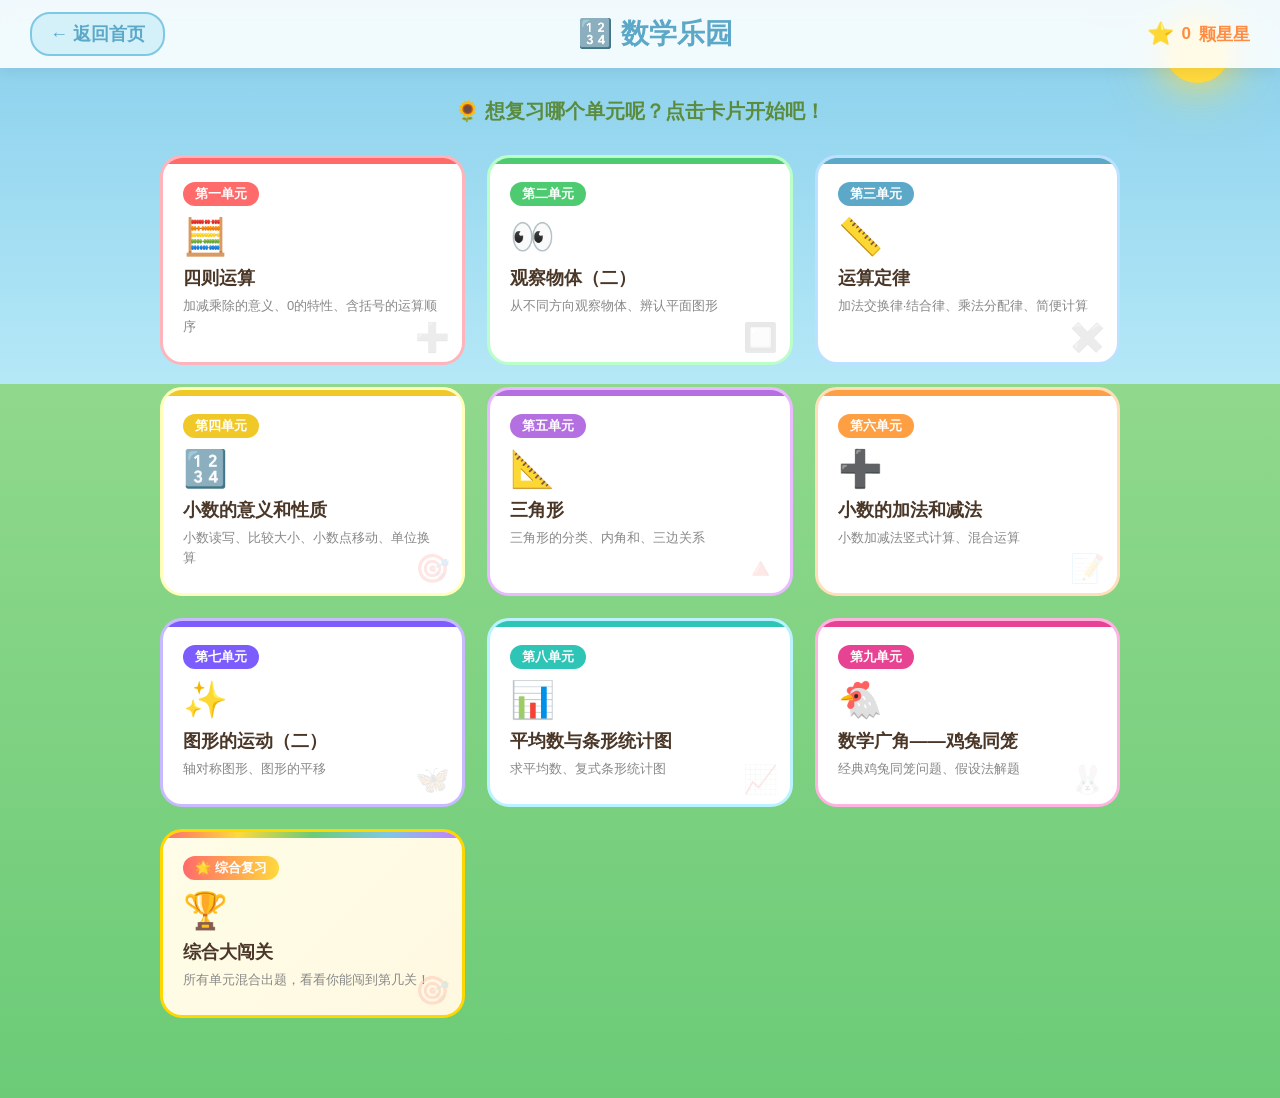
==== math/index.html @ 805973fe "refactor: 按学科建目录重构 - math/ 子目录，提升拓展性" ====
<!DOCTYPE html>
<html lang="zh-CN">
<head>
<meta charset="UTF-8">
<meta name="viewport" content="width=device-width, initial-scale=1.0">
<title>🔢 数学乐园 - 小郭的学习乐园</title>
<link rel="stylesheet" href="../css/common.css">
<link rel="stylesheet" href="css/math.css">
</head>
<body>

<!-- 天空装饰 -->
<div class="sun"></div>
<div class="cloud cloud-1"></div>
<div class="cloud cloud-2"></div>

<!-- 顶部导航 -->
<div class="top-bar">
  <a class="back-btn" href="../index.html">← 返回首页</a>
  <div class="page-title">🔢 数学乐园</div>
  <div class="star-bar">
    <span class="star-icon">⭐</span>
    <span id="starCount">0</span> 颗星星
  </div>
</div>

<!-- 主内容 -->
<div class="main-content">
  <div class="welcome-text">🌻 想复习哪个单元呢？点击卡片开始吧！</div>

  <div class="unit-grid">

    <!-- 第一单元 -->
    <div class="unit-card" data-unit="1" onclick="selectUnit(1, event)">
      <span class="unit-number">第一单元</span>
      <span class="unit-icon">🧮</span>
      <div class="unit-name">四则运算</div>
      <div class="unit-desc">加减乘除的意义、0的特性、含括号的运算顺序</div>
      <span class="corner-deco">➕</span>
    </div>

    <!-- 第二单元 -->
    <div class="unit-card" data-unit="2" onclick="selectUnit(2, event)">
      <span class="unit-number">第二单元</span>
      <span class="unit-icon">👀</span>
      <div class="unit-name">观察物体（二）</div>
      <div class="unit-desc">从不同方向观察物体、辨认平面图形</div>
      <span class="corner-deco">🔲</span>
    </div>

    <!-- 第三单元 -->
    <div class="unit-card" data-unit="3" onclick="selectUnit(3, event)">
      <span class="unit-number">第三单元</span>
      <span class="unit-icon">📏</span>
      <div class="unit-name">运算定律</div>
      <div class="unit-desc">加法交换律·结合律、乘法分配律、简便计算</div>
      <span class="corner-deco">✖️</span>
    </div>

    <!-- 第四单元 -->
    <div class="unit-card" data-unit="4" onclick="selectUnit(4, event)">
      <span class="unit-number">第四单元</span>
      <span class="unit-icon">🔢</span>
      <div class="unit-name">小数的意义和性质</div>
      <div class="unit-desc">小数读写、比较大小、小数点移动、单位换算</div>
      <span class="corner-deco">🎯</span>
    </div>

    <!-- 第五单元 -->
    <div class="unit-card" data-unit="5" onclick="selectUnit(5, event)">
      <span class="unit-number">第五单元</span>
      <span class="unit-icon">📐</span>
      <div class="unit-name">三角形</div>
      <div class="unit-desc">三角形的分类、内角和、三边关系</div>
      <span class="corner-deco">🔺</span>
    </div>

    <!-- 第六单元 -->
    <div class="unit-card" data-unit="6" onclick="selectUnit(6, event)">
      <span class="unit-number">第六单元</span>
      <span class="unit-icon">➕</span>
      <div class="unit-name">小数的加法和减法</div>
      <div class="unit-desc">小数加减法竖式计算、混合运算</div>
      <span class="corner-deco">📝</span>
    </div>

    <!-- 第七单元 -->
    <div class="unit-card" data-unit="7" onclick="selectUnit(7, event)">
      <span class="unit-number">第七单元</span>
      <span class="unit-icon">✨</span>
      <div class="unit-name">图形的运动（二）</div>
      <div class="unit-desc">轴对称图形、图形的平移</div>
      <span class="corner-deco">🦋</span>
    </div>

    <!-- 第八单元 -->
    <div class="unit-card" data-unit="8" onclick="selectUnit(8, event)">
      <span class="unit-number">第八单元</span>
      <span class="unit-icon">📊</span>
      <div class="unit-name">平均数与条形统计图</div>
      <div class="unit-desc">求平均数、复式条形统计图</div>
      <span class="corner-deco">📈</span>
    </div>

    <!-- 第九单元 -->
    <div class="unit-card" data-unit="9" onclick="selectUnit(9, event)">
      <span class="unit-number">第九单元</span>
      <span class="unit-icon">🐔</span>
      <div class="unit-name">数学广角——鸡兔同笼</div>
      <div class="unit-desc">经典鸡兔同笼问题、假设法解题</div>
      <span class="corner-deco">🐰</span>
    </div>

    <!-- 综合复习 -->
    <div class="unit-card" data-unit="review" onclick="selectUnit('review', event)">
      <span class="unit-number">🌟 综合复习</span>
      <span class="unit-icon">🏆</span>
      <div class="unit-name">综合大闯关</div>
      <div class="unit-desc">所有单元混合出题，看看你能闯到第几关！</div>
      <span class="corner-deco">🎯</span>
    </div>

  </div>
</div>

<!-- Toast -->
<div class="toast" id="toast">
  <span class="toast-emoji" id="toastEmoji"></span>
  <span id="toastText"></span>
</div>

<script src="../js/common.js"></script>
<script src="js/math.js"></script>
</body>
</html>
---- css/common.css ----
/* ========== 基础重置 & 佩奇风配色变量 ========== */
* { margin: 0; padding: 0; box-sizing: border-box; }

:root {
  --pink: #F4A7C1;
  --pink-light: #FDDDE6;
  --pink-dark: #E8769A;
  --blue: #7EC8E3;
  --blue-light: #D4F1F9;
  --blue-dark: #5BA8C8;
  --yellow: #FFD93D;
  --yellow-light: #FFF3B0;
  --green: #6BCB77;
  --green-light: #C8F7D0;
  --orange: #FF8C42;
  --red: #FF6B6B;
  --purple: #C77DFF;
  --teal: #2EC4B6;
  --white: #FFFFFF;
  --text: #4A3728;
  --shadow: 0 8px 30px rgba(0,0,0,0.12);
}

body {
  font-family: 'Comic Sans MS', 'Segoe UI', 'Microsoft YaHei', sans-serif;
  background: linear-gradient(180deg, #87CEEB 0%, #B5E8F7 35%, #90D88C 35%, #6BCB77 100%);
  min-height: 100vh;
  color: var(--text);
}

/* ========== 天空装饰 - 云朵 ========== */
.cloud {
  position: fixed;
  background: white;
  border-radius: 50%;
  opacity: 0.9;
  z-index: 0;
}
.cloud::before, .cloud::after {
  content: '';
  position: absolute;
  background: white;
  border-radius: 50%;
}
.cloud-1 { width: 120px; height: 50px; top: 30px; left: -150px; animation: floatCloud 25s linear infinite; }
.cloud-1::before { width: 60px; height: 60px; top: -30px; left: 20px; }
.cloud-1::after { width: 80px; height: 55px; top: -25px; left: 50px; }
.cloud-2 { width: 100px; height: 40px; top: 80px; left: -120px; animation: floatCloud 30s linear infinite 8s; }
.cloud-2::before { width: 50px; height: 50px; top: -25px; left: 15px; }
.cloud-2::after { width: 65px; height: 45px; top: -20px; left: 40px; }
.cloud-3 { width: 140px; height: 55px; top: 50px; left: -170px; animation: floatCloud 35s linear infinite 15s; }
.cloud-3::before { width: 70px; height: 65px; top: -35px; left: 25px; }
.cloud-3::after { width: 90px; height: 60px; top: -28px; left: 60px; }

@keyframes floatCloud {
  from { transform: translateX(0); }
  to { transform: translateX(calc(100vw + 300px)); }
}

/* ========== 太阳 ========== */
.sun {
  position: fixed;
  top: 20px;
  right: 60px;
  width: 80px;
  height: 80px;
  background: var(--yellow);
  border-radius: 50%;
  box-shadow: 0 0 40px var(--yellow), 0 0 80px rgba(255,217,61,0.3);
  z-index: 0;
  animation: sunPulse 3s ease-in-out infinite;
}
.sun-ray {
  position: absolute;
  top: 50%;
  left: 50%;
  width: 100px;
  height: 4px;
  background: var(--yellow);
  border-radius: 2px;
  transform-origin: center;
  opacity: 0.6;
}
@keyframes sunPulse {
  0%, 100% { transform: scale(1); }
  50% { transform: scale(1.05); }
}

/* ========== 草地上的小花 ========== */
.flowers {
  position: fixed;
  bottom: 0;
  left: 0;
  width: 100%;
  height: 65vh;
  z-index: 0;
  pointer-events: none;
}
.flower {
  position: absolute;
  bottom: 0;
  font-size: 28px;
  animation: sway 3s ease-in-out infinite;
}
@keyframes sway {
  0%, 100% { transform: rotate(-5deg); }
  50% { transform: rotate(5deg); }
}

/* ========== 星星积分栏 ========== */
.star-bar {
  position: fixed;
  top: 15px;
  left: 20px;
  display: flex;
  align-items: center;
  gap: 8px;
  background: rgba(255,255,255,0.85);
  padding: 8px 18px;
  border-radius: 25px;
  box-shadow: 0 3px 12px rgba(0,0,0,0.1);
  z-index: 2;
  font-size: 18px;
  font-weight: bold;
  color: var(--orange);
  backdrop-filter: blur(5px);
}
.star-icon {
  font-size: 24px;
  animation: starSpin 3s ease-in-out infinite;
}
@keyframes starSpin {
  0%, 100% { transform: rotate(0deg) scale(1); }
  25% { transform: rotate(15deg) scale(1.1); }
  75% { transform: rotate(-15deg) scale(1.1); }
}

/* ========== Toast 提示 ========== */
.toast {
  position: fixed;
  top: 50%;
  left: 50%;
  transform: translate(-50%, -50%) scale(0);
  background: white;
  padding: 30px 50px;
  border-radius: 24px;
  box-shadow: var(--shadow);
  z-index: 100;
  text-align: center;
  font-size: 24px;
  font-weight: bold;
  transition: transform 0.3s ease;
  border: 3px solid var(--pink);
}
.toast.show {
  transform: translate(-50%, -50%) scale(1);
  animation: toastBounce 0.5s ease;
}
@keyframes toastBounce {
  0% { transform: translate(-50%, -50%) scale(0); }
  50% { transform: translate(-50%, -50%) scale(1.1); }
  100% { transform: translate(-50%, -50%) scale(1); }
}
.toast-emoji {
  font-size: 48px;
  display: block;
  margin-bottom: 10px;
}

/* ========== 粒子效果 ========== */
.particle {
  position: fixed;
  pointer-events: none;
  z-index: 99;
  font-size: 24px;
  animation: particleFly 1s ease-out forwards;
}
@keyframes particleFly {
  0% { opacity: 1; transform: translateY(0) scale(1); }
  100% { opacity: 0; transform: translateY(-80px) scale(0.3); }
}

/* ========== 点击波纹 ========== */
.ripple {
  position: absolute;
  border-radius: 50%;
  background: rgba(255,255,255,0.5);
  transform: scale(0);
  animation: rippleAnim 0.6s ease-out;
  pointer-events: none;
}
@keyframes rippleAnim {
  to { transform: scale(4); opacity: 0; }
}
---- math/css/math.css ----
/* ========== 数学单元目录页专用样式 ========== */

/* 太阳缩小 */
.sun {
  top: 18px;
  right: 50px;
  width: 65px;
  height: 65px;
}

/* 顶部导航栏 */
.top-bar {
  position: sticky;
  top: 0;
  z-index: 10;
  display: flex;
  align-items: center;
  justify-content: space-between;
  padding: 12px 30px;
  background: rgba(255,255,255,0.88);
  backdrop-filter: blur(8px);
  box-shadow: 0 2px 15px rgba(0,0,0,0.08);
}
/* 导航栏内的星星栏覆盖公共定位，改为行内 */
.top-bar .star-bar {
  position: static;
  font-size: 17px;
  backdrop-filter: none;
  box-shadow: none;
  background: none;
  padding: 0;
}
.top-bar .star-bar .star-icon {
  font-size: 22px;
}

.back-btn {
  display: flex;
  align-items: center;
  gap: 8px;
  font-size: 18px;
  font-weight: bold;
  color: var(--blue-dark);
  cursor: pointer;
  padding: 8px 18px;
  border-radius: 20px;
  background: var(--blue-light);
  border: 2px solid var(--blue);
  transition: all 0.25s;
  text-decoration: none;
}
.back-btn:hover {
  background: var(--blue);
  color: white;
  transform: translateX(-4px);
}

.page-title {
  font-size: 28px;
  font-weight: bold;
  color: var(--blue-dark);
  text-shadow: 1px 1px 0 rgba(255,255,255,0.8);
}

/* 主内容区 */
.main-content {
  position: relative;
  z-index: 1;
  max-width: 1000px;
  margin: 0 auto;
  padding: 30px 20px 80px;
}

/* 提示语 */
.welcome-text {
  text-align: center;
  font-size: 20px;
  color: #5B8C3E;
  font-weight: bold;
  margin-bottom: 30px;
  animation: fadeInUp 0.6s ease-out;
}
@keyframes fadeInUp {
  from { opacity: 0; transform: translateY(20px); }
  to { opacity: 1; transform: translateY(0); }
}

/* 单元网格 */
.unit-grid {
  display: grid;
  grid-template-columns: repeat(3, 1fr);
  gap: 22px;
}

/* 单元卡片 */
.unit-card {
  position: relative;
  background: white;
  border-radius: 22px;
  padding: 24px 20px;
  cursor: pointer;
  transition: transform 0.3s ease, box-shadow 0.3s ease;
  border: 3px solid transparent;
  overflow: hidden;
  animation: cardIn 0.5s ease-out backwards;
}
.unit-card:nth-child(1)  { animation-delay: 0.05s; }
.unit-card:nth-child(2)  { animation-delay: 0.10s; }
.unit-card:nth-child(3)  { animation-delay: 0.15s; }
.unit-card:nth-child(4)  { animation-delay: 0.20s; }
.unit-card:nth-child(5)  { animation-delay: 0.25s; }
.unit-card:nth-child(6)  { animation-delay: 0.30s; }
.unit-card:nth-child(7)  { animation-delay: 0.35s; }
.unit-card:nth-child(8)  { animation-delay: 0.40s; }
.unit-card:nth-child(9)  { animation-delay: 0.45s; }
.unit-card:nth-child(10) { animation-delay: 0.50s; }

@keyframes cardIn {
  from { opacity: 0; transform: translateY(30px) scale(0.92); }
  to   { opacity: 1; transform: translateY(0) scale(1); }
}

.unit-card:hover {
  transform: translateY(-8px) scale(1.03);
  box-shadow: 0 10px 35px rgba(0,0,0,0.15);
}
.unit-card:active {
  transform: translateY(-2px) scale(0.98);
}

/* 卡片顶部色条 */
.unit-card::before {
  content: '';
  position: absolute;
  top: 0; left: 0; right: 0;
  height: 6px;
  border-radius: 22px 22px 0 0;
}

/* 每个单元不同颜色 */
.unit-card[data-unit="1"] { border-color: #FFB3BA; }
.unit-card[data-unit="1"]::before { background: #FF6B6B; }
.unit-card[data-unit="2"] { border-color: #BAFFC9; }
.unit-card[data-unit="2"]::before { background: #4ECB71; }
.unit-card[data-unit="3"] { border-color: #BAE1FF; }
.unit-card[data-unit="3"]::before { background: #5BA8C8; }
.unit-card[data-unit="4"] { border-color: #FFFFBA; }
.unit-card[data-unit="4"]::before { background: #F0C929; }
.unit-card[data-unit="5"] { border-color: #E8BAFF; }
.unit-card[data-unit="5"]::before { background: #B46FE0; }
.unit-card[data-unit="6"] { border-color: #FFDFBA; }
.unit-card[data-unit="6"]::before { background: #FF9F43; }
.unit-card[data-unit="7"] { border-color: #C9BAFF; }
.unit-card[data-unit="7"]::before { background: #7C5CFC; }
.unit-card[data-unit="8"] { border-color: #BAF2FF; }
.unit-card[data-unit="8"]::before { background: #2EC4B6; }
.unit-card[data-unit="9"] { border-color: #FFB3E0; }
.unit-card[data-unit="9"]::before { background: #E84393; }
.unit-card[data-unit="review"] { border-color: #FFD700; background: linear-gradient(135deg, #FFFDE7, #FFF8E1); }
.unit-card[data-unit="review"]::before { background: linear-gradient(90deg, #FF6B6B, #FFD93D, #6BCB77, #7EC8E3, #C77DFF); }

.unit-number {
  display: inline-block;
  font-size: 13px;
  font-weight: bold;
  color: white;
  padding: 3px 12px;
  border-radius: 12px;
  margin-bottom: 10px;
}
.unit-card[data-unit="1"]  .unit-number { background: #FF6B6B; }
.unit-card[data-unit="2"]  .unit-number { background: #4ECB71; }
.unit-card[data-unit="3"]  .unit-number { background: #5BA8C8; }
.unit-card[data-unit="4"]  .unit-number { background: #F0C929; }
.unit-card[data-unit="5"]  .unit-number { background: #B46FE0; }
.unit-card[data-unit="6"]  .unit-number { background: #FF9F43; }
.unit-card[data-unit="7"]  .unit-number { background: #7C5CFC; }
.unit-card[data-unit="8"]  .unit-number { background: #2EC4B6; }
.unit-card[data-unit="9"]  .unit-number { background: #E84393; }
.unit-card[data-unit="review"] .unit-number { background: linear-gradient(90deg, #FF6B6B, #FFD93D); }

.unit-icon {
  font-size: 36px;
  margin-bottom: 8px;
  transition: transform 0.3s;
  display: block;
}
.unit-card:hover .unit-icon {
  transform: scale(1.2) rotate(-8deg);
}

.unit-name {
  font-size: 18px;
  font-weight: bold;
  color: var(--text);
  margin-bottom: 6px;
}

.unit-desc {
  font-size: 13px;
  color: #888;
  line-height: 1.6;
}

/* 卡片角标装饰 */
.unit-card .corner-deco {
  position: absolute;
  bottom: 8px;
  right: 12px;
  font-size: 28px;
  opacity: 0.12;
  pointer-events: none;
  transition: opacity 0.3s;
}
.unit-card:hover .corner-deco {
  opacity: 0.25;
}

/* 数学页波纹颜色覆盖 */
.ripple {
  background: rgba(126,200,227,0.4);
}

/* 数学页 Toast 边框色 */
.toast {
  border-color: var(--blue);
  font-size: 22px;
}
.toast-emoji {
  font-size: 44px;
}
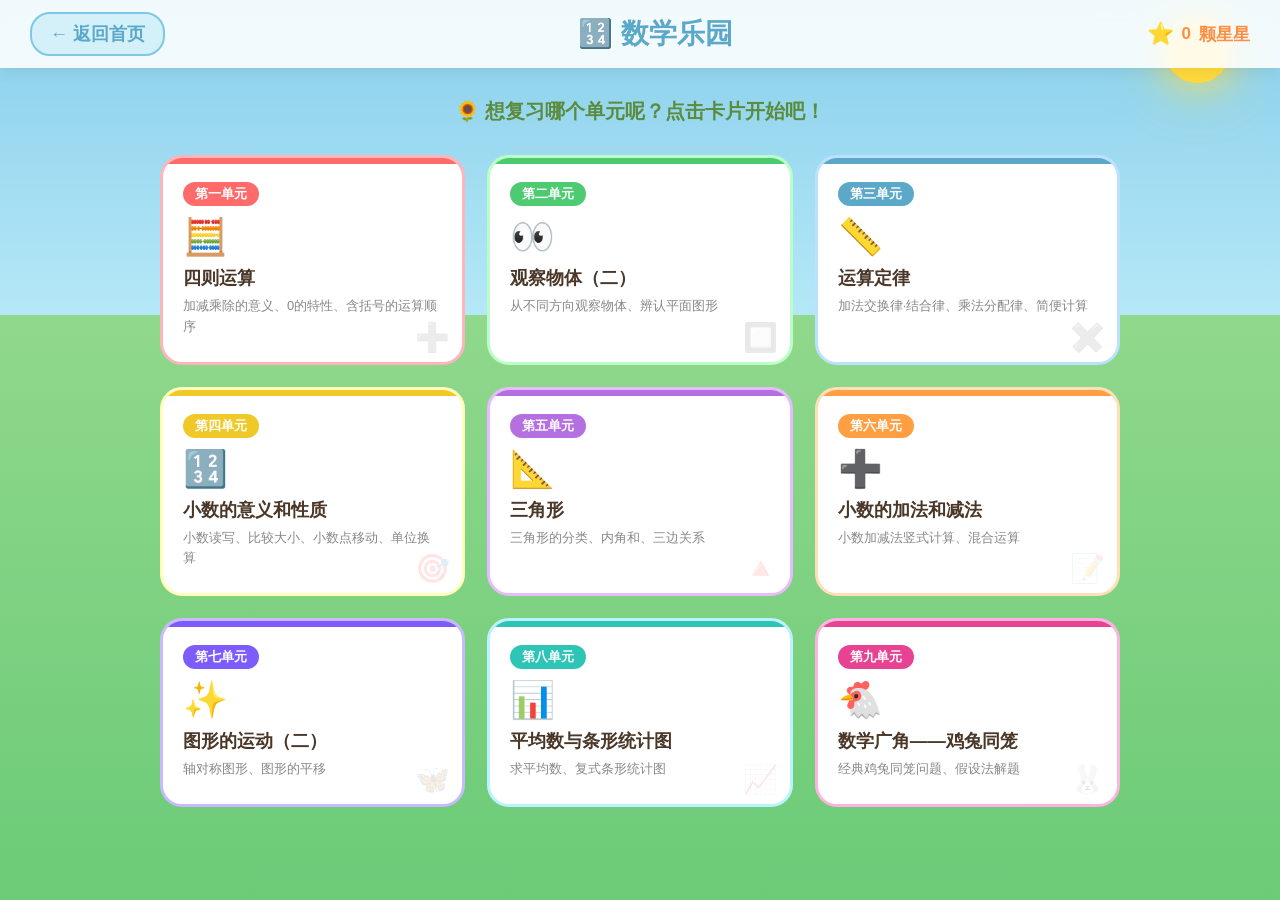
==== commit 2345433e: "需求迭代" ====
--- a/math/index.html
+++ b/math/index.html
@@ -111,15 +111,6 @@
       <span class="corner-deco">🐰</span>
     </div>
 
-    <!-- 综合复习 -->
-    <div class="unit-card" data-unit="review" onclick="selectUnit('review', event)">
-      <span class="unit-number">🌟 综合复习</span>
-      <span class="unit-icon">🏆</span>
-      <div class="unit-name">综合大闯关</div>
-      <div class="unit-desc">所有单元混合出题，看看你能闯到第几关！</div>
-      <span class="corner-deco">🎯</span>
-    </div>
-
   </div>
 </div>
 
